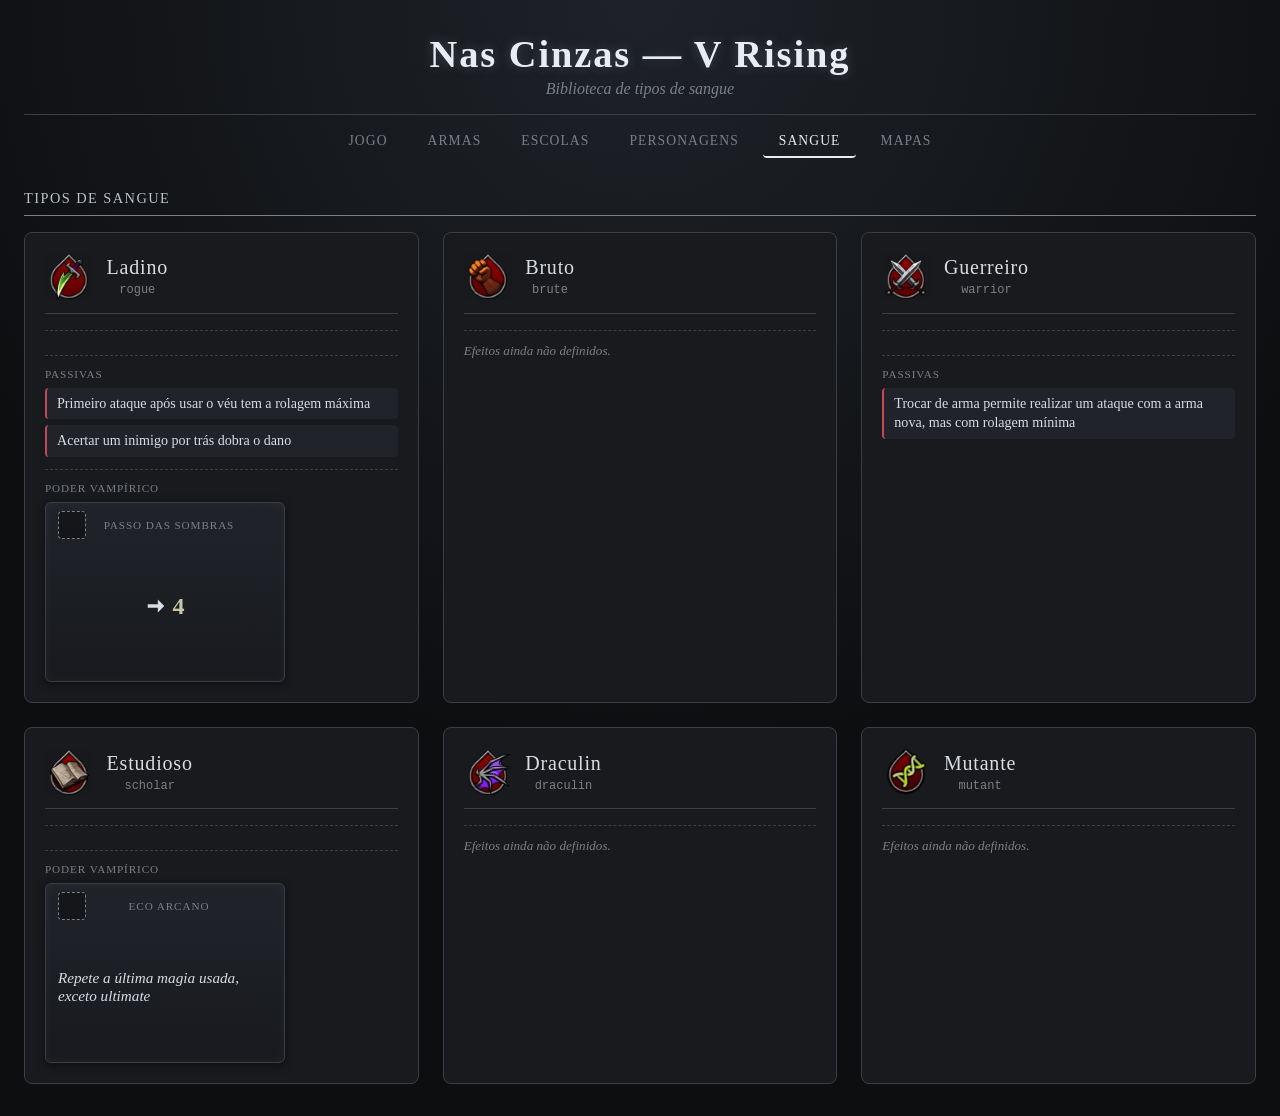
==== blood-types.html @ cd9c1968 "feat: add character editor, blood type library and active character selector" ====
<!DOCTYPE html>
<html lang="pt-BR">
<head>
	<meta charset="UTF-8">
	<title>Tipos de Sangue — Nas Cinzas V Rising</title>
	<link rel="stylesheet" href="style.css?v=22">
</head>
<body>
	<header>
		<h1>Nas Cinzas — V Rising</h1>
		<p class="subtitle">Biblioteca de tipos de sangue</p>
		<nav class="main-nav">
			<a href="index.html">Jogo</a>
			<a href="weapons.html">Armas</a>
			<a href="schools.html">Escolas</a>
			<a href="characters.html">Personagens</a>
			<a href="blood-types.html" class="active">Sangue</a>
			<a href="map-editor.html">Mapas</a>
		</nav>
	</header>
	<main>
		<section class="library">
			<h2 class="section-title">Tipos de Sangue</h2>
			<div id="blood-list" class="library-list compact"></div>
		</section>
	</main>
	<script src="effects.js?v=11"></script>
	<script src="blood-types.js?v=2"></script>
</body>
</html>
---- style.css ----
/* ============================
   Nas Cinzas — V Rising
   style.css v22
   Tema prata pálido e neutro. Inclui nav, páginas de biblioteca,
   cores das 6 escolas de magia, suporte a <img> nos placeholders,
   estilos do editor de mapas, painel de peças, seletor de
   personagem no jogo e modal de edição de personagens.
   ============================ */

:root {
	--bg-base: #0d0e10;
	--bg-panel: #181a1e;
	--bg-panel-2: #20232a;
	--ink: #d8dde3;
	--ink-dim: #7a8088;
	--border: #3a3f47;
	--border-strong: #5a626e;
	--accent: #b8c1ca;
	--accent-bright: #e8edf2;
	--highlight: #c9c5a8;
	--heal: #c44a5a;

	--card-w: 240px;
	--card-h: 180px;
	--ability-card-w: 240px;
	--ability-card-h: 180px;
	--row-label-w: 96px;
	--gap: 12px;
}

* {
	box-sizing: border-box;
	margin: 0;
	padding: 0;
}

body {
	font-family: "Cormorant Garamond", "Georgia", serif;
	background:
		radial-gradient(circle at 50% 0%, #1e2228 0%, var(--bg-base) 60%);
	color: var(--ink);
	min-height: 100vh;
	padding: 32px 24px;
}

header {
	text-align: center;
	margin-bottom: 32px;
}

header h1 {
	font-size: 2.4rem;
	letter-spacing: 0.05em;
	color: var(--accent-bright);
	text-shadow: 0 0 12px rgba(184, 193, 202, 0.25);
}

header .subtitle {
	color: var(--ink-dim);
	font-style: italic;
	margin-top: 4px;
}

/* Nav compartilhada */
.main-nav {
	display: flex;
	justify-content: center;
	gap: 0.5rem;
	margin-top: 16px;
	padding-top: 12px;
	border-top: 1px solid var(--border);
}

.main-nav a {
	color: var(--ink-dim);
	text-decoration: none;
	padding: 0.4rem 1rem;
	border-radius: 4px;
	font-size: 0.85rem;
	letter-spacing: 0.08em;
	text-transform: uppercase;
	transition: color 0.15s ease, background 0.15s ease;
}

.main-nav a:hover {
	background: var(--bg-panel);
	color: var(--ink);
}

.main-nav a.active {
	color: var(--accent-bright);
	border-bottom: 2px solid var(--accent-bright);
}

main {
	max-width: 1400px;
	margin: 0 auto;
	display: flex;
	gap: 32px;
	align-items: flex-start;
	flex-wrap: wrap;
}

.card-grid-wrapper { flex: 0 0 auto; }
.board-wrapper { flex: 1 1 360px; min-width: 0; }

.status-bar {
	display: flex;
	justify-content: space-between;
	align-items: center;
	gap: 12px;
	margin-bottom: 16px;
	border-bottom: 1px solid var(--ink-dim);
	padding-bottom: 8px;
}

.status-bar h2,
.section-title {
	color: var(--accent);
	font-weight: 400;
	letter-spacing: 0.1em;
	text-transform: uppercase;
	font-size: 0.9rem;
	margin: 0;
}

.section-title {
	margin-bottom: 16px;
	padding-bottom: 8px;
	border-bottom: 1px solid var(--ink-dim);
}

.selection-info {
	display: flex;
	align-items: center;
	gap: 12px;
	font-size: 0.85rem;
}

.selection-label {
	color: var(--ink-dim);
	text-transform: uppercase;
	letter-spacing: 0.1em;
	font-size: 0.75rem;
}

.selection-counter {
	color: var(--highlight);
	font-weight: 600;
	font-variant-numeric: tabular-nums;
}

.reset-btn {
	background: transparent;
	border: 1px solid var(--ink-dim);
	color: var(--ink);
	padding: 4px 12px;
	border-radius: 4px;
	cursor: pointer;
	font-family: inherit;
	font-size: 0.8rem;
	letter-spacing: 0.05em;
	transition: all 0.15s ease;
}

.reset-btn:hover {
	border-color: var(--accent-bright);
	color: var(--accent-bright);
}

/* Grade do jogo */
.card-grid {
	display: grid;
	grid-template-columns: var(--row-label-w) repeat(3, var(--card-w));
	grid-template-rows: repeat(4, var(--card-h));
	gap: var(--gap);
}

.row-label {
	display: flex;
	flex-direction: column;
	align-items: center;
	justify-content: center;
	gap: 6px;
	padding: 4px;
	text-align: center;
}

.row-icon-placeholder {
	width: 40px;
	height: 40px;
	border-radius: 50%;
	background: rgba(0, 0, 0, 0.35);
	border: 1px dashed var(--ink-dim);
}

.row-name {
	font-size: 0.7rem;
	color: var(--accent);
	text-transform: uppercase;
	letter-spacing: 0.1em;
	font-weight: 600;
	line-height: 1.15;
}

.row-note {
	font-size: 0.65rem;
	color: var(--ink-dim);
	font-style: italic;
}

/* Carta base — usada no jogo e nas bibliotecas */
.card,
.ability-card {
	position: relative;
	background: linear-gradient(180deg, var(--bg-panel-2) 0%, var(--bg-panel) 100%);
	border: 1px solid var(--border);
	border-radius: 6px;
	padding: 8px 12px;
	display: grid;
	gap: 6px;
	box-shadow:
		inset 0 0 12px rgba(255, 255, 255, 0.04),
		0 2px 8px rgba(0, 0, 0, 0.5);
	transition: transform 0.15s ease, box-shadow 0.15s ease;
}

.card {
	grid-template-rows: auto 1fr;
	cursor: pointer;
}

.card:hover {
	transform: translateY(-4px);
	box-shadow:
		inset 0 0 18px rgba(255, 255, 255, 0.08),
		0 6px 14px rgba(0, 0, 0, 0.7);
}

.ability-card {
	width: var(--ability-card-w);
	height: var(--ability-card-h);
	grid-template-rows: auto 1fr auto;
}

.card-top {
	display: flex;
	align-items: center;
	gap: 8px;
}

.card-img-placeholder {
	width: 28px;
	height: 28px;
	border-radius: 4px;
	background: rgba(0, 0, 0, 0.35);
	border: 1px dashed var(--ink-dim);
	flex: 0 0 28px;
	overflow: hidden;
}

/* Quando uma imagem carrega, esconde o placeholder tracejado */
.card-img-placeholder.img-loaded,
.row-icon-placeholder.img-loaded,
.library-card-icon.img-loaded,
.character-row-icon.img-loaded {
	border: none;
	background: transparent;
}

.card-img-placeholder img,
.row-icon-placeholder img,
.library-card-icon img,
.character-row-icon img,
.char-header-weapon-icon img {
	width: 100%;
	height: 100%;
	object-fit: contain;
	display: block;
}

.card-name {
	flex: 1;
	text-align: center;
	font-size: 0.7rem;
	color: var(--ink-dim);
	text-transform: uppercase;
	letter-spacing: 0.08em;
	font-weight: 500;
	margin-right: 28px;
}

.card-effects {
	display: flex;
	flex-direction: column;
	align-items: center;
	justify-content: center;
	gap: 4px;
}

.effect {
	display: inline-flex;
	align-items: center;
	gap: 6px;
	font-size: 1.1rem;
	font-weight: 700;
	text-transform: uppercase;
	letter-spacing: 0.05em;
	color: var(--ink);
}

.effect-icon {
	display: inline-flex;
	width: 22px;
	height: 22px;
	color: var(--ink);
}

.effect-icon svg {
	width: 100%;
	height: 100%;
	display: block;
}

.effect-value {
	color: var(--highlight);
	font-size: 1.5rem;
	line-height: 1;
}

.effect-heal .effect-icon { color: var(--heal); }

.effect-text {
	font-size: 0.95rem;
	font-style: italic;
	text-transform: none;
	letter-spacing: normal;
	font-weight: 500;
	color: var(--ink);
}

.effect-empty {
	color: var(--ink-dim);
	font-size: 1rem;
	font-weight: 400;
}

.attack-effect {
	gap: 5px;
	line-height: 1;
}

.attack-effect .effect-value {
	font-size: 1.35rem;
}

.effect-area-wrap {
	width: 100%;
	display: flex;
	justify-content: center;
}

.effect-area {
	width: 50px;
	height: 44px;
	flex: 0 0 auto;
}

.area-pattern {
	width: 100%;
	height: 100%;
	display: block;
}

.area-hex {
	fill: transparent;
	stroke: var(--ink-dim);
	stroke-width: 2;
}

.area-hex.self {
	fill: #7a8088;
	stroke: var(--accent-bright);
}

.area-hex.hit,
.area-hex.strong-hit {
	fill: #a83838;
	stroke: #d46a6a;
}

.area-hex.orange-hit {
	fill: #c46a2a;
	stroke: #e0985a;
}

.effect-count {
	color: var(--accent-bright);
	font-size: 1.05rem;
	line-height: 1;
}

.effect-info {
	position: absolute;
	top: 8px;
	right: 8px;
	width: 18px;
	height: 18px;
	border: 1px solid var(--border-strong);
	border-radius: 50%;
	display: inline-flex;
	align-items: center;
	justify-content: center;
	background: rgba(13, 14, 16, 0.85);
	color: var(--accent-bright);
	font-family: "Consolas", "Courier New", monospace;
	font-size: 0.75rem;
	font-weight: 700;
	line-height: 1;
	text-transform: none;
	letter-spacing: normal;
	cursor: help;
	z-index: 6;
}

.effect-tooltip {
	position: absolute;
	right: 0;
	bottom: calc(100% + 8px);
	width: 190px;
	padding: 8px 10px;
	border: 1px solid var(--border-strong);
	border-radius: 6px;
	background: rgba(13, 14, 16, 0.96);
	color: var(--ink);
	font-family: "Cormorant Garamond", "Georgia", serif;
	font-size: 0.75rem;
	font-weight: 500;
	line-height: 1.25;
	text-transform: none;
	letter-spacing: normal;
	text-align: center;
	opacity: 0;
	pointer-events: none;
	transition: opacity 0.15s ease;
	z-index: 7;
}

.effect-tooltip::after {
	content: "";
	position: absolute;
	right: 4px;
	top: 100%;
	border: 6px solid transparent;
	border-top-color: var(--border-strong);
}

.effect-info:hover .effect-tooltip {
	opacity: 1;
}

/* Variantes de tipo (bordas) — valem para .card e .ability-card */
.card.vampire-row,    .ability-card.vampire-row    { border-color: var(--accent-bright); }
.card.weapon,         .ability-card.weapon         { border-color: #8a7a5a; }
.card.magic-primary,  .ability-card.magic-primary  { border-color: #6a3a8a; }
.card.magic-secondary,.ability-card.magic-secondary{ border-color: #3a6a8a; }

/* Cores das 6 escolas de magia */
.card.school-blood,   .ability-card.school-blood   { border-color: #a83838; }
.card.school-frost,   .ability-card.school-frost   { border-color: #4878a8; }
.card.school-unholy,  .ability-card.school-unholy  { border-color: #3a7a4a; }
.card.school-illusion, .ability-card.school-illusion { border-color: #48a8a8; }
.card.school-storm,   .ability-card.school-storm   { border-color: #c8a838; }
.card.school-chaos,   .ability-card.school-chaos   { border-color: #8a48a8; }

/* Estados de seleção (somente .card) */
.card.selected {
	border-color: var(--highlight);
	box-shadow:
		inset 0 0 18px rgba(201, 197, 168, 0.35),
		0 0 16px rgba(201, 197, 168, 0.5);
}

.card.selected:hover {
	box-shadow:
		inset 0 0 18px rgba(201, 197, 168, 0.45),
		0 6px 18px rgba(201, 197, 168, 0.6);
}

.card.blocked {
	opacity: 0.3;
	cursor: not-allowed;
	filter: grayscale(0.7);
}

.card.blocked:hover {
	transform: none;
	box-shadow:
		inset 0 0 12px rgba(255, 255, 255, 0.04),
		0 2px 8px rgba(0, 0, 0, 0.5);
}

/* Tabuleiro hexagonal */
.board { display: block; width: 100%; height: auto; }

.board-header {
	display: flex;
	align-items: center;
	justify-content: space-between;
	gap: 12px;
	margin-bottom: 16px;
	padding-bottom: 8px;
	border-bottom: 1px solid var(--ink-dim);
}

.board-header .section-title {
	margin: 0;
	padding: 0;
	border: none;
}

.map-select {
	background: var(--bg-panel-2);
	border: 1px solid var(--border);
	border-radius: 4px;
	color: var(--ink);
	font-family: inherit;
	font-size: 0.78rem;
	padding: 4px 8px;
	cursor: pointer;
	outline: none;
	transition: border-color 0.15s;
}

.map-select:focus,
.map-select:hover { border-color: var(--border-strong); }

.hex {
	fill: var(--bg-panel);
	stroke: var(--ink-dim);
	stroke-width: 1.5;
	transition: fill 0.15s ease, stroke 0.15s ease;
}

.hex:hover {
	fill: rgba(184, 193, 202, 0.12);
	stroke: var(--accent-bright);
	cursor: pointer;
}

.hex-label {
	fill: var(--ink-dim);
	font-size: 8px;
	font-family: "Consolas", "Courier New", monospace;
	text-anchor: middle;
	pointer-events: none;
	user-select: none;
}

/* Tipos de terreno no tabuleiro do jogo */
.hex-barreira {
	fill: #1c2e1c;
	stroke: #4a6a3a;
	stroke-width: 1.5;
}

.hex-blocked {
	fill: #100808;
	stroke: #6a2e2e;
	stroke-width: 1.5;
	cursor: not-allowed;
}

.hex-blocked:hover {
	fill: #100808;
	stroke: #6a2e2e;
}

/* Peças no tabuleiro do jogo */
.board-piece { pointer-events: none; }

.board-piece-label {
	fill: rgba(255, 255, 255, 0.92);
	font-size: 11px;
	font-weight: 700;
	font-family: "Cormorant Garamond", "Georgia", serif;
	text-anchor: middle;
	dominant-baseline: central;
	pointer-events: none;
	user-select: none;
}

/* ============================
   Páginas de biblioteca
   ============================ */

.library {
	flex: 1 1 100%;
	min-width: 0;
}

.library-list {
	display: flex;
	flex-direction: column;
	gap: 1.5rem;
	align-items: flex-start;
}

.library-list.compact {
	display: grid;
	grid-template-columns: repeat(auto-fill, minmax(360px, 1fr));
	align-items: stretch;
	width: 100%;
}

.library-card {
	background: var(--bg-panel);
	border: 1px solid var(--border);
	border-radius: 8px;
	padding: 1.25rem;
	width: fit-content;
}

.library-list.compact .library-card { width: auto; }

.library-card-header {
	display: flex;
	align-items: center;
	gap: 0.85rem;
	margin-bottom: 1rem;
	padding-bottom: 0.75rem;
	border-bottom: 1px solid var(--border);
}

.library-card-icon {
	width: 48px;
	height: 48px;
	border: 1px dashed var(--border-strong);
	border-radius: 4px;
	flex-shrink: 0;
}

.library-card-header h3 {
	margin: 0;
	flex: 1;
	font-size: 1.25rem;
	color: var(--ink);
	letter-spacing: 0.04em;
	font-weight: 500;
}

.library-card-id {
	color: var(--ink-dim);
	font-size: 0.75rem;
	font-family: "Consolas", "Courier New", monospace;
}

.weapon-damage {
	color: var(--highlight);
	font-family: "Consolas", "Courier New", monospace;
	font-size: 0.95rem;
	background: rgba(255, 255, 255, 0.04);
	padding: 4px 10px;
	border-radius: 4px;
	border: 1px solid var(--border);
	letter-spacing: 0.04em;
}

.abilities-grid {
	display: grid;
	grid-template-columns: repeat(var(--n, 3), var(--ability-card-w));
	grid-auto-rows: var(--ability-card-h);
	gap: var(--gap);
}

.ability-slot-tag {
	display: none;
}

/* Seções do card de personagem */
.character-section {
	margin-top: 0.75rem;
	padding-top: 0.75rem;
	border-top: 1px dashed var(--border);
}

.character-section:first-of-type {
	border-top: none;
	padding-top: 0;
	margin-top: 0;
}

.character-section h4 {
	font-size: 0.7rem;
	text-transform: uppercase;
	color: var(--ink-dim);
	margin: 0 0 0.4rem 0;
	letter-spacing: 0.08em;
	font-weight: 500;
}

.character-row {
	display: flex;
	align-items: center;
	gap: 0.7rem;
	padding: 0.45rem 0.6rem;
	background: var(--bg-panel-2);
	border-radius: 4px;
	margin-bottom: 0.3rem;
}

.character-row:last-child { margin-bottom: 0; }

.character-row-icon {
	width: 28px;
	height: 28px;
	border: 1px dashed var(--border-strong);
	border-radius: 3px;
	flex-shrink: 0;
}

.character-row-name {
	flex: 1;
	font-size: 0.95rem;
	color: var(--ink);
}

.character-row-tag {
	color: var(--ink-dim);
	font-size: 0.75rem;
	font-family: "Consolas", "Courier New", monospace;
}

/* ============================
   Editor de Mapas
   ============================ */

main.editor-layout {
	flex-wrap: nowrap;
	align-items: flex-start;
	gap: 24px;
	max-width: none;
}

.editor-sidebar {
	flex: 0 0 210px;
	display: flex;
	flex-direction: column;
	gap: 0;
	background: var(--bg-panel);
	border: 1px solid var(--border);
	border-radius: 8px;
	overflow: hidden;
}

.editor-section {
	padding: 14px 16px;
	border-bottom: 1px solid var(--border);
	display: flex;
	flex-direction: column;
	gap: 8px;
}

.editor-section:last-child { border-bottom: none; }

.editor-section-title {
	font-size: 0.7rem;
	text-transform: uppercase;
	letter-spacing: 0.1em;
	color: var(--ink-dim);
	font-weight: 600;
	margin: 0;
}

.editor-size-inputs {
	display: grid;
	grid-template-columns: 1fr 1fr;
	gap: 8px;
}

.editor-label {
	display: flex;
	flex-direction: column;
	gap: 3px;
	font-size: 0.72rem;
	color: var(--ink-dim);
	text-transform: uppercase;
	letter-spacing: 0.07em;
}

.editor-number-input,
.editor-text-input {
	background: var(--bg-base);
	border: 1px solid var(--border);
	border-radius: 4px;
	color: var(--ink);
	font-family: inherit;
	font-size: 0.85rem;
	padding: 5px 8px;
	width: 100%;
	outline: none;
	transition: border-color 0.15s;
}

.editor-number-input:focus,
.editor-text-input:focus {
	border-color: var(--accent-bright);
}

.editor-btn {
	background: transparent;
	border: 1px solid var(--border-strong);
	color: var(--ink);
	padding: 5px 10px;
	border-radius: 4px;
	cursor: pointer;
	font-family: inherit;
	font-size: 0.78rem;
	letter-spacing: 0.05em;
	text-align: center;
	transition: border-color 0.15s, color 0.15s, background 0.15s;
	text-decoration: none;
	display: inline-block;
}

.editor-btn:hover {
	border-color: var(--accent-bright);
	color: var(--accent-bright);
}

.editor-btn-primary {
	border-color: var(--highlight);
	color: var(--highlight);
}

.editor-btn-primary:hover {
	background: rgba(201, 197, 168, 0.1);
}

.editor-btn-small {
	padding: 3px 8px;
	font-size: 0.72rem;
}

.editor-btn-file { cursor: pointer; }

.editor-btn-row {
	display: grid;
	grid-template-columns: 1fr 1fr;
	gap: 6px;
}

/* Ferramentas */

.editor-tools {
	display: flex;
	flex-direction: column;
	gap: 4px;
}

.tool-btn {
	display: flex;
	align-items: center;
	gap: 8px;
	background: var(--bg-panel-2);
	border: 1px solid var(--border);
	border-radius: 4px;
	color: var(--ink-dim);
	padding: 6px 10px;
	font-family: inherit;
	font-size: 0.8rem;
	cursor: pointer;
	text-align: left;
	transition: border-color 0.15s, color 0.15s;
}

.tool-btn:hover { color: var(--ink); border-color: var(--border-strong); }

.tool-btn.active {
	border-color: var(--accent-bright);
	color: var(--accent-bright);
}

.tool-swatch {
	width: 14px;
	height: 14px;
	border-radius: 3px;
	flex-shrink: 0;
	border: 1px solid;
}

.tool-swatch-free     { background: var(--bg-panel);  border-color: var(--ink-dim); }
.tool-swatch-barreira { background: #1c2e1c;           border-color: #4a6a3a; }
.tool-swatch-blocked  { background: #100808;           border-color: #6a2e2e; }
.tool-swatch-vazio    { background: transparent;       border: 1px dashed var(--border-strong); }
.tool-swatch-peca     { background: #7a8088;           border-color: #9aa0a8; border-radius: 50%; }

.editor-legend {
	list-style: none;
	display: flex;
	flex-direction: column;
	gap: 5px;
	padding: 0;
	margin: 0;
}

.editor-legend li {
	display: flex;
	align-items: center;
	gap: 7px;
	font-size: 0.7rem;
	color: var(--ink-dim);
	line-height: 1.3;
}

/* Lista de mapas salvos */

.editor-map-list {
	list-style: none;
	padding: 0;
	margin: 0;
	display: flex;
	flex-direction: column;
	gap: 3px;
	max-height: 180px;
	overflow-y: auto;
}

.editor-map-empty {
	font-size: 0.75rem;
	color: var(--ink-dim);
	font-style: italic;
	padding: 4px 0;
}

.editor-map-item {
	display: flex;
	align-items: center;
	gap: 4px;
	border-radius: 4px;
	padding: 3px 6px;
	background: var(--bg-panel-2);
	border: 1px solid transparent;
	transition: border-color 0.15s;
}

.editor-map-item.active { border-color: var(--accent-bright); }

.editor-map-name-btn {
	flex: 1;
	background: none;
	border: none;
	color: var(--ink);
	font-family: inherit;
	font-size: 0.8rem;
	text-align: left;
	cursor: pointer;
	padding: 0;
	white-space: nowrap;
	overflow: hidden;
	text-overflow: ellipsis;
}

.editor-map-name-btn:hover { color: var(--accent-bright); }

.editor-map-meta {
	font-size: 0.65rem;
	color: var(--ink-dim);
	font-family: "Consolas", "Courier New", monospace;
	flex-shrink: 0;
}

.editor-map-delete {
	background: none;
	border: none;
	color: var(--ink-dim);
	cursor: pointer;
	font-size: 0.9rem;
	line-height: 1;
	padding: 0 2px;
	flex-shrink: 0;
	transition: color 0.15s;
}

.editor-map-delete:hover { color: var(--heal); }

/* Canvas */

.editor-canvas-wrapper {
	flex: 1 1 0;
	min-width: 0;
	display: flex;
	flex-direction: column;
	gap: 10px;
}

.editor-status {
	font-size: 0.78rem;
	color: var(--highlight);
	font-style: italic;
	min-height: 1em;
}

.editor-checkbox-label {
	display: flex;
	align-items: center;
	gap: 6px;
	font-size: 0.78rem;
	color: var(--ink-dim);
	cursor: pointer;
	user-select: none;
	letter-spacing: 0.05em;
}

.editor-checkbox-label:hover { color: var(--ink); }

.editor-checkbox-label input[type="checkbox"] {
	accent-color: var(--highlight);
	width: 14px;
	height: 14px;
	cursor: pointer;
}

.editor-canvas-scroll {
	overflow: auto;
	cursor: crosshair;
	display: flex;
	justify-content: center;
	align-items: flex-start;
}

.editor-board {
	display: block;
	user-select: none;
}

/* Hexes do editor */

.editor-hex {
	stroke-width: 1.5;
	transition: fill 0.08s, stroke 0.08s;
}

.editor-hex-free {
	fill: var(--bg-panel);
	stroke: var(--ink-dim);
}

.editor-hex-barreira {
	fill: #1c2e1c;
	stroke: #4a6a3a;
}

.editor-hex-blocked {
	fill: #100808;
	stroke: #6a2e2e;
}

.editor-hex-vazio {
	fill: transparent;
	stroke: var(--border);
	stroke-dasharray: 4 4;
	stroke-width: 1;
	opacity: 0.35;
}

.editor-hex:not(.editor-hex-vazio):hover {
	stroke: var(--accent-bright);
	stroke-width: 2;
}

.editor-hex-vazio:hover {
	opacity: 0.7;
	stroke: var(--border-strong);
}

.editor-hex.drag-target {
	fill: rgba(201, 197, 168, 0.18);
	stroke: var(--highlight);
	stroke-width: 2.5;
}

.editor-hex-label {
	fill: var(--ink-dim);
	font-size: 9px;
	font-family: "Consolas", "Courier New", monospace;
	text-anchor: middle;
	pointer-events: none;
	user-select: none;
}

/* ============================
   Painel direito — Peças
   ============================ */

.editor-right-panel {
	flex: 0 0 190px;
	display: flex;
	flex-direction: column;
	background: var(--bg-panel);
	border: 1px solid var(--border);
	border-radius: 8px;
	overflow: hidden;
}

/* Cores */

.piece-color-grid {
	display: grid;
	grid-template-columns: repeat(5, 1fr);
	gap: 5px;
}

.piece-color-swatch {
	aspect-ratio: 1;
	border-radius: 4px;
	border: 2px solid transparent;
	cursor: pointer;
	transition: transform 0.1s, border-color 0.12s;
	padding: 0;
}

.piece-color-swatch:hover { transform: scale(1.12); }
.piece-color-swatch.active { border-color: var(--accent-bright); }

.piece-color-custom {
	aspect-ratio: 1;
	border: 2px solid var(--border-strong);
	border-radius: 4px;
	cursor: pointer;
	padding: 0;
	background: none;
	width: 100%;
}

.piece-color-custom:hover { border-color: var(--accent-bright); }

/* Rose de direção */

.facing-rose {
	display: grid;
	grid-template-columns: repeat(3, 30px);
	grid-template-rows: repeat(3, 30px);
	gap: 3px;
	align-items: center;
	justify-items: center;
}

.facing-center {
	width: 16px;
	height: 16px;
	border-radius: 50%;
	background: var(--border);
}

.facing-btn {
	width: 30px;
	height: 30px;
	border: 1px solid var(--border);
	border-radius: 4px;
	background: var(--bg-panel-2);
	color: var(--ink-dim);
	cursor: pointer;
	font-size: 15px;
	display: flex;
	align-items: center;
	justify-content: center;
	transition: border-color 0.12s, color 0.12s, background 0.12s;
	padding: 0;
}

.facing-btn:hover {
	border-color: var(--border-strong);
	color: var(--ink);
}

.facing-btn.active {
	border-color: var(--highlight);
	color: var(--highlight);
	background: rgba(201, 197, 168, 0.1);
}

/* Info e ações */

.piece-selected-info {
	font-size: 0.8rem;
	color: var(--ink-dim);
	font-style: italic;
	min-height: 1.2em;
}

/* Peças no SVG */

.piece-group { cursor: pointer; }

.piece-group:hover circle {
	stroke: var(--accent-bright);
	stroke-width: 2.5px;
}

.piece-label {
	fill: rgba(255, 255, 255, 0.92);
	font-size: 13px;
	font-weight: 700;
	font-family: "Cormorant Garamond", "Georgia", serif;
	text-anchor: middle;
	dominant-baseline: central;
	pointer-events: none;
	user-select: none;
}

/* Lista de peças */

.piece-list-swatch {
	width: 12px;
	height: 12px;
	border-radius: 50%;
	flex-shrink: 0;
	border: 1px solid rgba(255,255,255,0.2);
}

/* ============================
   Seletor de personagem no jogo
   ============================ */

.char-bar {
	display: flex;
	align-items: center;
	gap: 12px;
	margin-bottom: 10px;
	padding: 8px 14px;
	background: var(--bg-panel);
	border: 1px solid var(--border);
	border-radius: 6px;
}

.char-bar-label {
	font-size: 0.72rem;
	text-transform: uppercase;
	letter-spacing: 0.08em;
	color: var(--ink-dim);
	flex-shrink: 0;
}

.char-select {
	flex: 1;
	background: var(--bg-base);
	border: 1px solid var(--border);
	border-radius: 4px;
	color: var(--ink);
	font-family: inherit;
	font-size: 0.9rem;
	padding: 4px 8px;
	outline: none;
	cursor: pointer;
}

.char-select:focus { border-color: var(--accent-bright); }

.char-bar-link {
	font-size: 0.72rem;
	color: var(--ink-dim);
	text-decoration: none;
	flex-shrink: 0;
	letter-spacing: 0.04em;
	transition: color 0.15s;
}

.char-bar-link:hover { color: var(--highlight); }

/* ============================
   Biblioteca de personagens — editor
   ============================ */

.library-header {
	display: flex;
	align-items: center;
	justify-content: space-between;
	margin-bottom: 1.25rem;
}

.library-header .section-title { margin: 0; }

/* Portrait de personagem — maior, borda sólida, altura adapta à imagem */
.character .library-card-icon {
	width: 96px;
	height: auto;
	min-height: 64px;
	border-style: solid;
	border-color: var(--border-strong);
	border-radius: 6px;
	flex-shrink: 0;
	overflow: hidden;
}

.character .library-card-icon img {
	width: 100%;
	height: auto;
	object-fit: unset;
	display: block;
}

/* Header do card de personagem — 2 colunas: portrait + info */
.char-card-header {
	align-items: start;
	gap: 1rem;
}

.char-header-body {
	display: flex;
	flex-direction: column;
	gap: 8px;
	min-width: 0;
	flex: 1;
	padding-top: 2px;
}

.char-header-top {
	display: flex;
	align-items: flex-start;
	gap: 8px;
}

.char-header-top h3 { flex: 1; min-width: 0; }

.char-header-weapon {
	display: flex;
	align-items: center;
	gap: 7px;
	background: var(--bg-panel-2);
	border-radius: 4px;
	padding: 5px 8px;
}

.char-header-weapon-icon {
	width: 22px;
	height: 22px;
	border: 1px dashed var(--border-strong);
	border-radius: 2px;
	flex-shrink: 0;
}

.char-header-weapon-name {
	flex: 1;
	font-size: 0.88rem;
	color: var(--ink);
}

.char-header-no-weapon {
	font-size: 0.78rem;
	color: var(--ink-dim);
	font-style: italic;
}

/* Tipo de sangue no header do card */
.char-header-meta {
	display: flex;
	align-items: center;
	gap: 8px;
}

.char-header-meta-label {
	font-size: 0.65rem;
	text-transform: uppercase;
	letter-spacing: 0.08em;
	color: var(--ink-dim);
	flex-shrink: 0;
}

.char-header-meta-value {
	font-size: 0.88rem;
	color: var(--ink);
}

/* Arma equipada destacada no inventário */
.char-row-equipped {
	border: 1px solid var(--highlight);
	background: rgba(201, 197, 168, 0.06);
}

.char-row-equipped .character-row-name {
	color: var(--highlight);
}

/* Cards de tipo de sangue */
.blood-type-card .library-card-header {
	align-items: center;
}

.blood-type-body {
	margin-top: 0.75rem;
	padding-top: 0.75rem;
	border-top: 1px dashed var(--border);
}

.blood-type-placeholder {
	font-size: 0.82rem;
	color: var(--ink-dim);
	font-style: italic;
}

.blood-section {
	margin-top: 0.75rem;
	padding-top: 0.75rem;
	border-top: 1px dashed var(--border);
}

.blood-section-title {
	font-size: 0.7rem;
	text-transform: uppercase;
	color: var(--ink-dim);
	margin: 0 0 0.5rem 0;
	letter-spacing: 0.08em;
	font-weight: 500;
}

.blood-passives-list {
	list-style: none;
	padding: 0;
	margin: 0;
	display: flex;
	flex-direction: column;
	gap: 6px;
}

.blood-passives-list li {
	font-size: 0.88rem;
	color: var(--ink);
	padding: 6px 10px;
	background: var(--bg-panel-2);
	border-radius: 4px;
	border-left: 2px solid var(--heal);
	line-height: 1.4;
}

.blood-vpower-card {
	width: var(--ability-card-w);
}

.char-edit-btn {
	background: transparent;
	border: 1px solid var(--border-strong);
	color: var(--ink-dim);
	width: 28px;
	height: 28px;
	padding: 5px;
	border-radius: 4px;
	cursor: pointer;
	display: flex;
	align-items: center;
	justify-content: center;
	flex-shrink: 0;
	margin-left: auto;
	transition: border-color 0.15s, color 0.15s;
}

.char-edit-btn:hover {
	border-color: var(--highlight);
	color: var(--highlight);
}

/* ============================
   Modal de edição de personagem
   ============================ */

.modal-overlay {
	position: fixed;
	inset: 0;
	background: rgba(0, 0, 0, 0.72);
	display: none;
	align-items: center;
	justify-content: center;
	z-index: 100;
	padding: 20px;
}

.modal-overlay.open { display: flex; }

.modal {
	background: var(--bg-panel);
	border: 1px solid var(--border-strong);
	border-radius: 10px;
	width: 100%;
	max-width: 520px;
	max-height: 90vh;
	display: flex;
	flex-direction: column;
	overflow: hidden;
}

.modal-header {
	display: flex;
	align-items: center;
	justify-content: space-between;
	padding: 16px 20px;
	border-bottom: 1px solid var(--border);
	flex-shrink: 0;
}

.modal-header h3 {
	font-size: 1.1rem;
	color: var(--accent-bright);
	font-weight: 500;
	letter-spacing: 0.04em;
	margin: 0;
}

.modal-close {
	background: none;
	border: none;
	color: var(--ink-dim);
	font-size: 1.5rem;
	cursor: pointer;
	line-height: 1;
	padding: 0 4px;
	transition: color 0.15s;
}

.modal-close:hover { color: var(--ink); }

.modal-body {
	padding: 18px 20px;
	overflow-y: auto;
	display: flex;
	flex-direction: column;
	gap: 14px;
	flex: 1;
}

.modal-footer {
	padding: 12px 20px;
	border-top: 1px solid var(--border);
	display: flex;
	align-items: center;
	justify-content: space-between;
	flex-shrink: 0;
}

.modal-footer-right {
	display: flex;
	gap: 8px;
}

.modal-delete-btn {
	border-color: #6a2e2e;
	color: #c07070;
}

.modal-delete-btn:hover {
	background: rgba(106, 46, 46, 0.15);
	border-color: #c07070;
	color: #e09090;
}

.modal-field {
	display: flex;
	flex-direction: column;
	gap: 5px;
}

.modal-field-row {
	display: grid;
	grid-template-columns: 1fr 160px;
	gap: 12px;
	align-items: end;
}

.modal-label {
	font-size: 0.7rem;
	text-transform: uppercase;
	letter-spacing: 0.08em;
	color: var(--ink-dim);
	display: block;
}

.modal-label-row {
	display: flex;
	align-items: center;
	justify-content: space-between;
}

.modal-select {
	background: var(--bg-base);
	border: 1px solid var(--border);
	border-radius: 4px;
	color: var(--ink);
	font-family: inherit;
	font-size: 0.88rem;
	padding: 5px 8px;
	width: 100%;
	outline: none;
	cursor: pointer;
}

.modal-select:focus { border-color: var(--accent-bright); }

.modal-checkboxes {
	display: flex;
	flex-wrap: wrap;
	gap: 10px;
	padding: 6px 0 2px;
}

.modal-checkbox-row {
	display: flex;
	align-items: center;
	gap: 6px;
	font-size: 0.88rem;
	color: var(--ink);
	cursor: pointer;
}

.modal-checkbox-row input[type="checkbox"] {
	accent-color: var(--highlight);
	cursor: pointer;
}

/* Upload de ícone */

.char-icon-row {
	display: flex;
	align-items: center;
	gap: 16px;
}

.char-icon-preview {
	width: 64px;
	height: 64px;
	border: 1px dashed var(--border-strong);
	border-radius: 6px;
	flex-shrink: 0;
	display: flex;
	align-items: center;
	justify-content: center;
	overflow: hidden;
	background: var(--bg-panel-2);
}

.char-icon-preview img {
	width: 100%;
	height: 100%;
	object-fit: cover;
	border-radius: 4px;
}

.char-icon-controls {
	display: flex;
	flex-direction: column;
	gap: 6px;
}

/* Habilidades vampíricas */

.vabilities-list {
	display: flex;
	flex-direction: column;
	gap: 5px;
	margin-top: 6px;
}

.vability-row {
	display: flex;
	gap: 6px;
	align-items: center;
}

.vability-row .editor-text-input { flex: 1; }
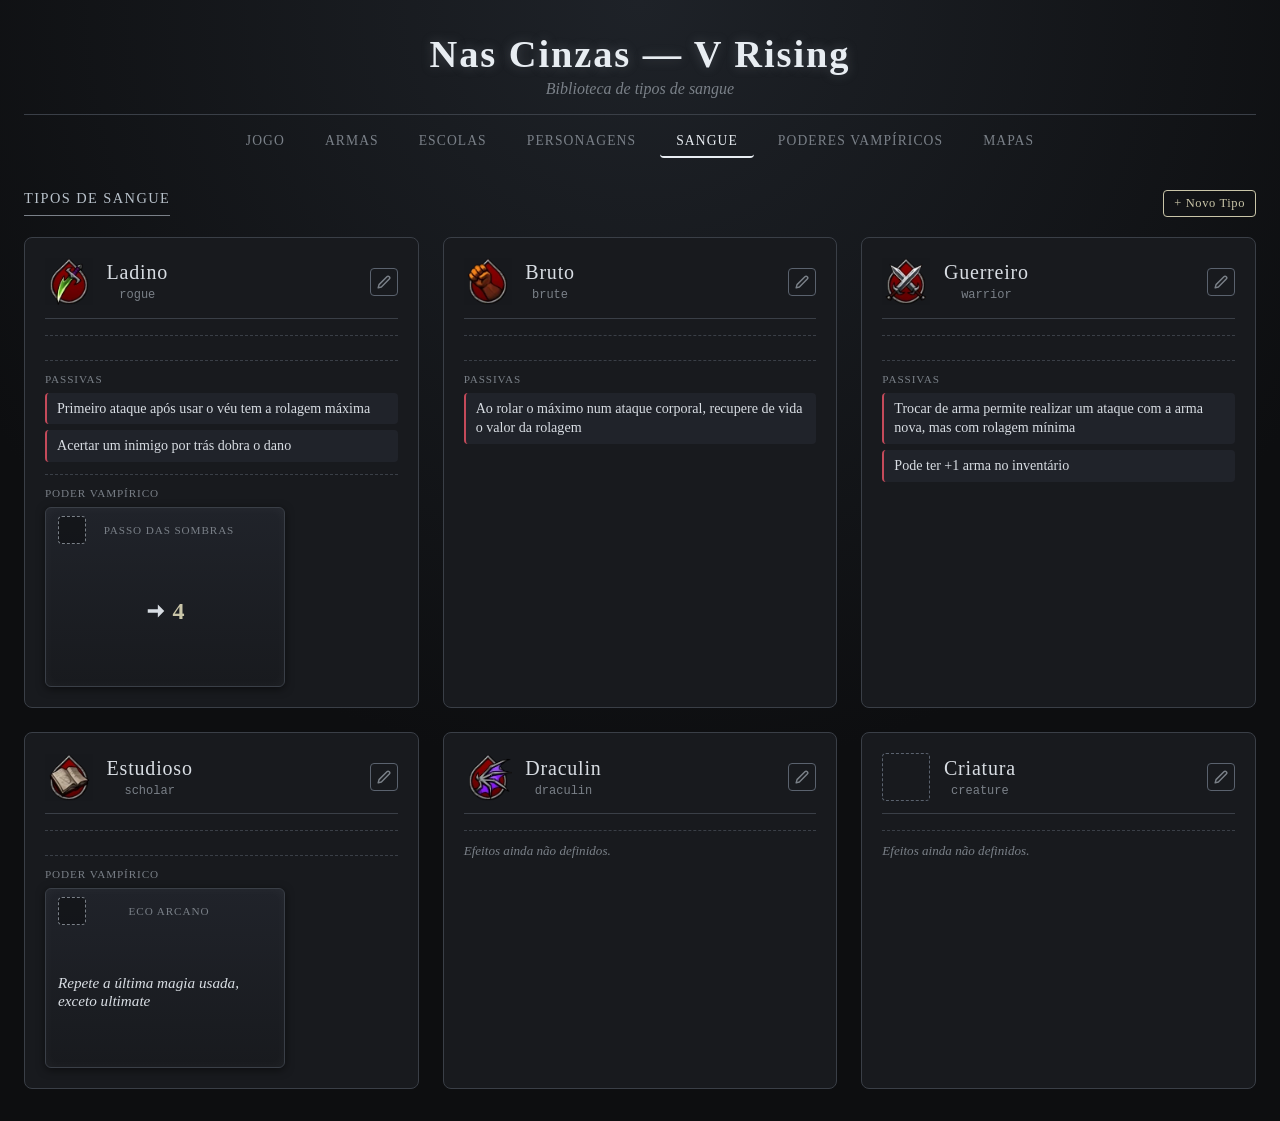
==== commit f591a1dc: "feat: add hp/blood stats, vampire powers page and fix blood types cache" ====
--- a/blood-types.html
+++ b/blood-types.html
@@ -15,16 +15,20 @@
 			<a href="schools.html">Escolas</a>
 			<a href="characters.html">Personagens</a>
 			<a href="blood-types.html" class="active">Sangue</a>
+			<a href="vampire-powers.html">Poderes Vampíricos</a>
 			<a href="map-editor.html">Mapas</a>
 		</nav>
 	</header>
 	<main>
 		<section class="library">
-			<h2 class="section-title">Tipos de Sangue</h2>
+			<div class="library-header">
+				<h2 class="section-title">Tipos de Sangue</h2>
+				<button id="new-bt-btn" class="editor-btn editor-btn-primary">+ Novo Tipo</button>
+			</div>
 			<div id="blood-list" class="library-list compact"></div>
 		</section>
 	</main>
 	<script src="effects.js?v=11"></script>
-	<script src="blood-types.js?v=2"></script>
+	<script src="blood-types.js?v=4"></script>
 </body>
 </html>
--- a/style.css
+++ b/style.css
@@ -461,7 +461,7 @@
 
 /* Variantes de tipo (bordas) — valem para .card e .ability-card */
 .card.vampire-row,    .ability-card.vampire-row    { border-color: var(--accent-bright); }
-.card.weapon,         .ability-card.weapon         { border-color: #8a7a5a; }
+.card.weapon,         .ability-card.weapon         { border-color: #5a6068; }
 .card.magic-primary,  .ability-card.magic-primary  { border-color: #6a3a8a; }
 .card.magic-secondary,.ability-card.magic-secondary{ border-color: #3a6a8a; }
 
@@ -1437,6 +1437,88 @@
 	width: var(--ability-card-w);
 }
 
+/* ============================
+   Poderes vampíricos universais
+   ============================ */
+
+.vpower-intro {
+	font-size: 0.9rem;
+	color: var(--ink-dim);
+	font-style: italic;
+	margin-bottom: 1.5rem;
+}
+
+.vpower-section-title {
+	font-size: 0.8rem;
+	text-transform: uppercase;
+	letter-spacing: 0.1em;
+	color: var(--ink-dim);
+	margin: 2rem 0 1rem;
+	padding-bottom: 0.4rem;
+	border-bottom: 1px solid var(--border);
+}
+
+.vpower-list {
+	display: flex;
+	flex-direction: column;
+	gap: 1.25rem;
+}
+
+.vpower-entry {
+	display: flex;
+	align-items: flex-start;
+	gap: 1.5rem;
+	background: var(--bg-panel);
+	border: 1px solid var(--border);
+	border-radius: 8px;
+	padding: 1.25rem;
+}
+
+.vpower-desc {
+	flex: 1;
+	display: flex;
+	flex-direction: column;
+	gap: 6px;
+	padding-top: 4px;
+}
+
+.vpower-slot {
+	font-size: 0.65rem;
+	text-transform: uppercase;
+	letter-spacing: 0.1em;
+	color: var(--ink-dim);
+	font-family: "Consolas", "Courier New", monospace;
+}
+
+.vpower-desc p {
+	font-size: 0.95rem;
+	color: var(--ink);
+	line-height: 1.5;
+}
+
+/* Separador de seção dentro do modal */
+.modal-section-sep {
+	display: flex;
+	align-items: center;
+	gap: 10px;
+	padding: 2px 0;
+}
+
+.modal-section-sep::before,
+.modal-section-sep::after {
+	content: "";
+	flex: 1;
+	border-top: 1px dashed var(--border);
+}
+
+/* Linha de efeito no editor de tipo de sangue */
+.effect-row {
+	display: grid;
+	grid-template-columns: 110px 1fr auto;
+	gap: 6px;
+	align-items: center;
+}
+
 .char-edit-btn {
 	background: transparent;
 	border: 1px solid var(--border-strong);
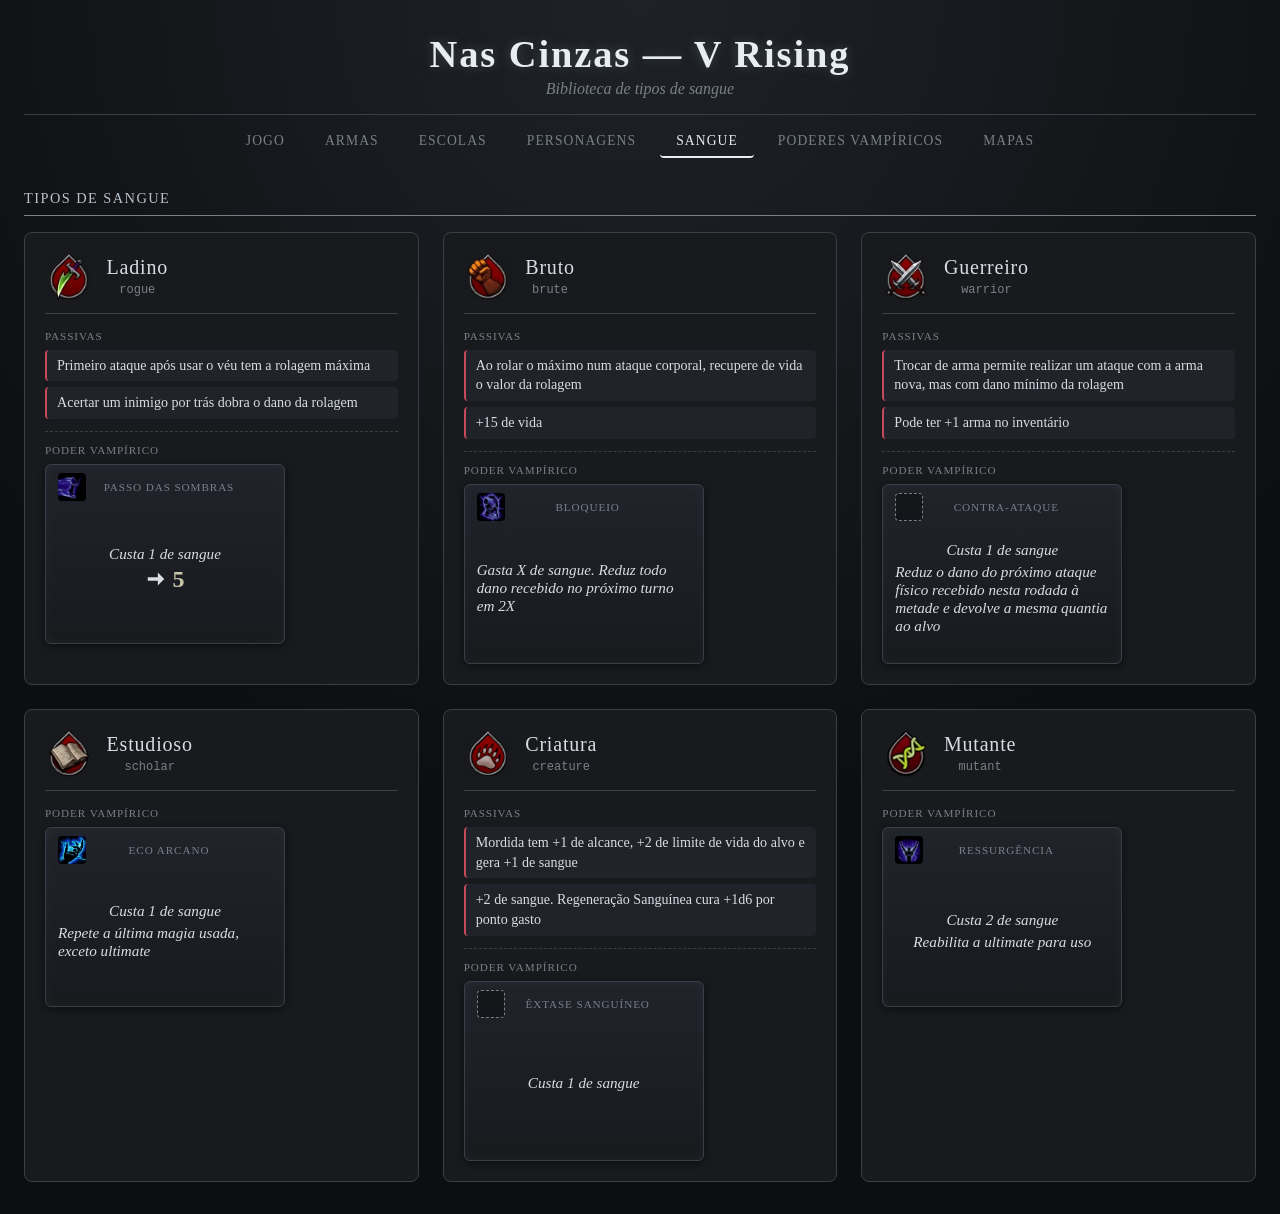
==== commit 5b75bd93: "feat: define all blood type powers, rename school abilities, remove blood types editor" ====
--- a/blood-types.html
+++ b/blood-types.html
@@ -21,14 +21,11 @@
 	</header>
 	<main>
 		<section class="library">
-			<div class="library-header">
-				<h2 class="section-title">Tipos de Sangue</h2>
-				<button id="new-bt-btn" class="editor-btn editor-btn-primary">+ Novo Tipo</button>
-			</div>
+			<h2 class="section-title">Tipos de Sangue</h2>
 			<div id="blood-list" class="library-list compact"></div>
 		</section>
 	</main>
 	<script src="effects.js?v=11"></script>
-	<script src="blood-types.js?v=4"></script>
+	<script src="blood-types.js?v=6"></script>
 </body>
 </html>
--- a/style.css
+++ b/style.css
@@ -1352,6 +1352,14 @@
 	font-style: italic;
 }
 
+/* Dica descritiva no topo da página de personagens */
+.char-page-hint {
+	font-size: 0.85rem;
+	color: var(--ink-dim);
+	font-style: italic;
+	margin-bottom: 1.5rem;
+}
+
 /* Tipo de sangue no header do card */
 .char-header-meta {
 	display: flex;
@@ -1372,6 +1380,35 @@
 	color: var(--ink);
 }
 
+/* Stats de vida e sangue na ficha */
+.char-stats-row {
+	display: flex;
+	gap: 1.25rem;
+	margin-top: 8px;
+}
+
+.char-stat {
+	display: flex;
+	align-items: baseline;
+	gap: 4px;
+}
+
+.char-stat-label {
+	font-size: 0.65rem;
+	text-transform: uppercase;
+	letter-spacing: 0.07em;
+	color: var(--ink-dim);
+}
+
+.char-stat-value {
+	font-size: 1.05rem;
+	font-weight: 600;
+	font-family: "Consolas", "Courier New", monospace;
+}
+
+.char-stat-vida .char-stat-value  { color: #5aaa6a; }
+.char-stat-sangue .char-stat-value { color: #c44a5a; }
+
 /* Arma equipada destacada no inventário */
 .char-row-equipped {
 	border: 1px solid var(--highlight);
@@ -1389,8 +1426,6 @@
 
 .blood-type-body {
 	margin-top: 0.75rem;
-	padding-top: 0.75rem;
-	border-top: 1px dashed var(--border);
 }
 
 .blood-type-placeholder {
@@ -1401,6 +1436,9 @@
 
 .blood-section {
 	margin-top: 0.75rem;
+}
+
+.blood-section + .blood-section {
 	padding-top: 0.75rem;
 	border-top: 1px dashed var(--border);
 }
@@ -1494,6 +1532,57 @@
 	font-size: 0.95rem;
 	color: var(--ink);
 	line-height: 1.5;
+}
+
+/* Lista simples de habilidades vampíricas */
+.vability-item {
+	display: flex;
+	align-items: flex-start;
+	gap: 1rem;
+	padding: 0.875rem 1rem;
+	background: var(--bg-panel);
+	border: 1px solid var(--border);
+	border-radius: 6px;
+}
+
+.vability-item + .vability-item {
+	margin-top: 0.625rem;
+}
+
+.vability-item-icon {
+	width: 48px;
+	height: 48px;
+	flex-shrink: 0;
+	border: 1px dashed var(--border-strong);
+	border-radius: 4px;
+	display: flex;
+	align-items: center;
+	justify-content: center;
+	overflow: hidden;
+}
+
+.vability-item-icon img {
+	width: 100%;
+	height: 100%;
+	object-fit: cover;
+}
+
+.vability-item-body {
+	display: flex;
+	flex-direction: column;
+	gap: 4px;
+	padding-top: 2px;
+}
+
+.vability-item-name {
+	font-size: 0.95rem;
+	color: var(--accent-bright);
+}
+
+.vability-item-desc {
+	font-size: 0.88rem;
+	color: var(--ink-dim);
+	line-height: 1.55;
 }
 
 /* Separador de seção dentro do modal */
